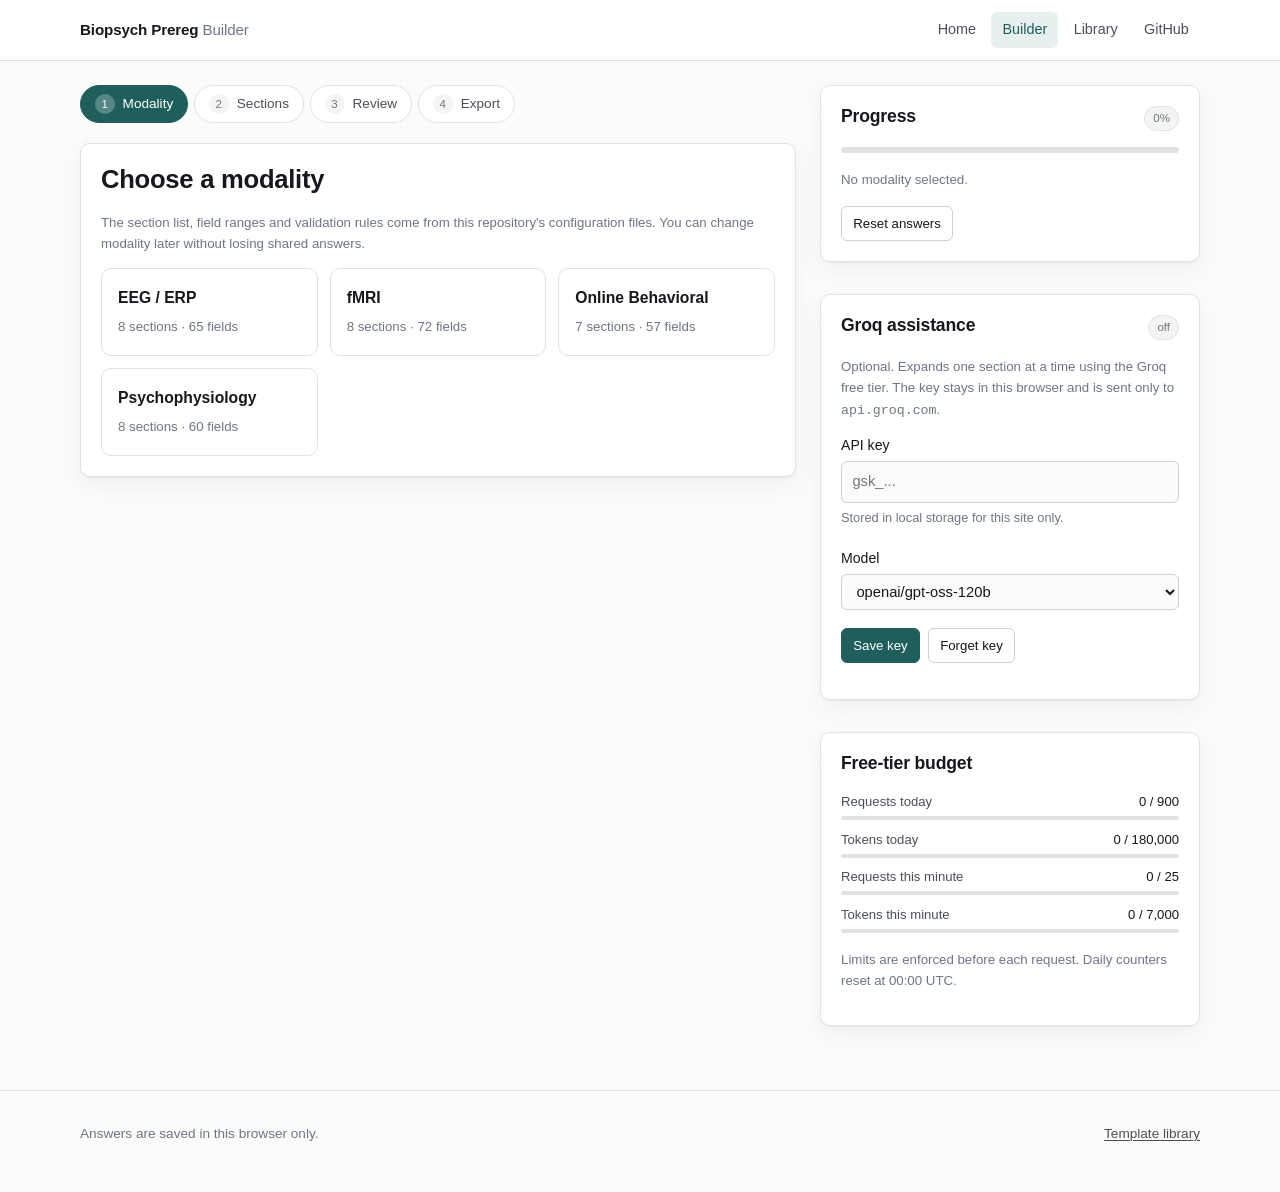
==== docs/builder.html @ b217339c "feat(site): add browser-based preregistration builder Publish the skill library as a static site fro" ====
<!DOCTYPE html>
<html lang="en">
<head>
<meta charset="utf-8">
<meta name="viewport" content="width=device-width, initial-scale=1">
<title>Builder &middot; Biopsych Prereg Builder</title>
<meta name="description" content="Build a preregistration draft for EEG, fMRI, online behavioral or psychophysiology research and download it as Markdown.">
<link rel="stylesheet" href="assets/css/site.css">
</head>
<body>
<a class="skip-link" href="#main">Skip to content</a>

<header class="site-header">
  <div class="wrap">
    <a class="brand" href="index.html">Biopsych Prereg <span>Builder</span></a>
    <nav class="site-nav" aria-label="Main">
      <a href="index.html">Home</a>
      <a href="builder.html" aria-current="page">Builder</a>
      <a href="library.html">Library</a>
      <a href="https://github.com/caggursoy/biopsych-prereg-skill">GitHub</a>
    </nav>
  </div>
</header>

<main id="main" class="wrap">
  <div class="builder">
    <div>
      <div class="steps" role="group" aria-label="Builder steps">
        <button class="step-btn" type="button" data-step="modality" aria-current="step">
          <span class="num">1</span> Modality
        </button>
        <button class="step-btn" type="button" data-step="sections">
          <span class="num">2</span> Sections
        </button>
        <button class="step-btn" type="button" data-step="review">
          <span class="num">3</span> Review
        </button>
        <button class="step-btn" type="button" data-step="export">
          <span class="num">4</span> Export
        </button>
      </div>

      <section class="panel" id="panel-modality" aria-labelledby="h-modality">
        <div class="panel-head">
          <h2 id="h-modality">Choose a modality</h2>
        </div>
        <p class="small muted">
          The section list, field ranges and validation rules come from this repository's
          configuration files. You can change modality later without losing shared answers.
        </p>
        <div class="modality-grid" id="modalityGrid"></div>
        <div class="notice mt-2" id="modalityNote" hidden></div>
      </section>

      <section class="panel" id="panel-sections" hidden aria-labelledby="h-sections">
        <div class="panel-head">
          <h2 id="h-sections">Fill the sections</h2>
          <span class="tag" id="sectionSummary"></span>
        </div>
        <div class="notice notice-warn" id="validationSummary" hidden></div>
        <div class="accordion" id="sectionAccordion"></div>
      </section>

      <section class="panel" id="panel-review" hidden aria-labelledby="h-review">
        <div class="panel-head">
          <h2 id="h-review">Review the draft</h2>
          <span class="tag" id="reviewStats"></span>
        </div>
        <p class="small muted">
          This is the exact Markdown that will be exported. Blank required fields appear as
          <code>[TO BE COMPLETED]</code>; values you flagged appear as <code>[VERIFY: value]</code>.
        </p>
        <pre class="preview" id="previewOut" tabindex="0"></pre>
      </section>

      <section class="panel" id="panel-export" hidden aria-labelledby="h-export">
        <div class="panel-head">
          <h2 id="h-export">Export</h2>
        </div>
        <p class="small muted">
          The file is generated in your browser. Nothing is uploaded anywhere.
        </p>
        <div class="row">
          <button class="btn btn-primary" type="button" id="btnDownload">Download PREREGISTRATION_DRAFT.md</button>
          <button class="btn" type="button" id="btnCopy">Copy Markdown</button>
          <button class="btn" type="button" id="btnPrint">Print / Save as PDF</button>
        </div>
        <p class="small mt-1" id="exportStatus" role="status" aria-live="polite"></p>
        <div class="notice mt-2">
          <p>
            <strong>Before you register:</strong> check every <code>[TO BE COMPLETED]</code> and
            <code>[VERIFY: ...]</code> marker, confirm the ethics approval number, and make sure the
            analysis plan names the tests you will actually run.
          </p>
        </div>
      </section>
    </div>

    <aside class="sidebar" aria-label="Progress and settings">
      <div class="panel">
        <div class="panel-head">
          <h3>Progress</h3>
          <span class="tag" id="progressText">0%</span>
        </div>
        <div class="bar" style="width:100%;height:6px"><i id="progressBar"></i></div>
        <p class="small muted mt-1" id="progressDetail">No modality selected.</p>
        <div class="row mt-1">
          <button class="btn btn-sm" type="button" id="btnReset">Reset answers</button>
        </div>
      </div>

      <div class="panel">
        <div class="panel-head">
          <h3>Groq assistance</h3>
          <span class="tag" id="keyState">off</span>
        </div>
        <p class="small muted">
          Optional. Expands one section at a time using the Groq free tier. The key stays in this
          browser and is sent only to <code>api.groq.com</code>.
        </p>
        <div class="field">
          <label for="keyInput">API key</label>
          <input type="password" id="keyInput" autocomplete="off" spellcheck="false" placeholder="gsk_...">
          <p class="help">Stored in local storage for this site only.</p>
        </div>
        <div class="field">
          <label for="modelSelect">Model</label>
          <select id="modelSelect">
            <option value="openai/gpt-oss-120b">openai/gpt-oss-120b</option>
            <option value="openai/gpt-oss-20b">openai/gpt-oss-20b</option>
            <option value="qwen/qwen3.8-27b">qwen/qwen3.8-27b</option>
          </select>
        </div>
        <div class="row">
          <button class="btn btn-sm btn-primary" type="button" id="btnSaveKey">Save key</button>
          <button class="btn btn-sm" type="button" id="btnForgetKey">Forget key</button>
        </div>
        <p class="small mt-1" id="keyStatus" role="status" aria-live="polite"></p>
      </div>

      <div class="panel">
        <div class="panel-head">
          <h3>Free-tier budget</h3>
        </div>
        <div class="meter" id="quotaMeter" aria-live="polite"></div>
        <p class="small muted mt-1">
          Limits are enforced before each request. Daily counters reset at 00:00 UTC.
        </p>
      </div>
    </aside>
  </div>
</main>

<footer class="site-footer">
  <div class="wrap">
    <span>Answers are saved in this browser only.</span>
    <span><a href="library.html">Template library</a></span>
  </div>
</footer>

<script src="assets/js/schema.js"></script>
<script src="assets/js/throttle.js"></script>
<script src="assets/js/groq.js"></script>
<script src="assets/js/builder.js"></script>
</body>
</html>
---- docs/assets/css/site.css ----
:root {
  --bg: #fbfbfa;
  --surface: #ffffff;
  --surface-2: #f4f4f2;
  --ink: #16181d;
  --ink-2: #4a4f5a;
  --ink-3: #6f7683;
  --line: #e2e3e0;
  --line-2: #cfd1cd;
  --accent: #1f5f5b;
  --accent-ink: #ffffff;
  --accent-soft: #e6f0ef;
  --warn: #8a5a00;
  --warn-soft: #fdf3e0;
  --danger: #a32b2b;
  --danger-soft: #fbeaea;
  --ok: #1f6b3a;
  --ok-soft: #e8f3ec;
  --radius: 10px;
  --radius-sm: 6px;
  --shadow: 0 1px 2px rgba(20, 24, 28, 0.06), 0 8px 24px rgba(20, 24, 28, 0.05);
  --mono: ui-monospace, SFMono-Regular, "SF Mono", Menlo, Consolas, monospace;
  --sans: -apple-system, BlinkMacSystemFont, "Segoe UI", Inter, Roboto, Helvetica, Arial, sans-serif;
  --serif: Iowan Old Style, "Palatino Linotype", Palatino, Georgia, serif;
}

@media (prefers-color-scheme: dark) {
  :root {
    --bg: #14161a;
    --surface: #1b1e23;
    --surface-2: #22262c;
    --ink: #eceef1;
    --ink-2: #b3b9c2;
    --ink-3: #8b929c;
    --line: #2c3138;
    --line-2: #3a4048;
    --accent: #6fbdb5;
    --accent-ink: #10201f;
    --accent-soft: #1e2f2e;
    --warn: #e0b062;
    --warn-soft: #2e2718;
    --danger: #e58b8b;
    --danger-soft: #2f1e1e;
    --ok: #7fc79b;
    --ok-soft: #1c2b22;
    --shadow: 0 1px 2px rgba(0, 0, 0, 0.4), 0 8px 24px rgba(0, 0, 0, 0.3);
  }
}

*,
*::before,
*::after {
  box-sizing: border-box;
}

html {
  -webkit-text-size-adjust: 100%;
  scroll-behavior: smooth;
}

body {
  margin: 0;
  background: var(--bg);
  color: var(--ink);
  font-family: var(--sans);
  font-size: 16px;
  line-height: 1.6;
  -webkit-font-smoothing: antialiased;
}

h1,
h2,
h3,
h4 {
  line-height: 1.25;
  margin: 0 0 0.5em;
  font-weight: 600;
  letter-spacing: -0.01em;
}

h1 {
  font-size: clamp(1.75rem, 4vw, 2.5rem);
}

h2 {
  font-size: clamp(1.3rem, 2.5vw, 1.6rem);
}

h3 {
  font-size: 1.1rem;
}

p {
  margin: 0 0 1em;
}

a {
  color: var(--accent);
  text-decoration-thickness: 1px;
  text-underline-offset: 2px;
}

a:hover {
  text-decoration-thickness: 2px;
}

:focus-visible {
  outline: 2px solid var(--accent);
  outline-offset: 2px;
  border-radius: 3px;
}

.skip-link {
  position: absolute;
  left: -9999px;
  top: 0;
  background: var(--accent);
  color: var(--accent-ink);
  padding: 0.6rem 1rem;
  z-index: 100;
}

.skip-link:focus {
  left: 0.5rem;
  top: 0.5rem;
}

.wrap {
  width: min(1120px, 100% - 2.5rem);
  margin-inline: auto;
}

.wrap-narrow {
  width: min(760px, 100% - 2.5rem);
  margin-inline: auto;
}

/* ---------- header ---------- */

.site-header {
  border-bottom: 1px solid var(--line);
  background: var(--surface);
  position: sticky;
  top: 0;
  z-index: 40;
}

.site-header .wrap {
  display: flex;
  align-items: center;
  gap: 1.5rem;
  min-height: 60px;
}

.brand {
  font-weight: 600;
  color: var(--ink);
  text-decoration: none;
  font-size: 0.95rem;
  letter-spacing: -0.01em;
  white-space: nowrap;
}

.brand span {
  color: var(--ink-3);
  font-weight: 400;
}

.site-nav {
  display: flex;
  gap: 0.25rem;
  margin-left: auto;
  flex-wrap: wrap;
}

.site-nav a {
  color: var(--ink-2);
  text-decoration: none;
  padding: 0.4rem 0.7rem;
  border-radius: var(--radius-sm);
  font-size: 0.9rem;
}

.site-nav a:hover {
  background: var(--surface-2);
  color: var(--ink);
}

.site-nav a[aria-current="page"] {
  background: var(--accent-soft);
  color: var(--accent);
  font-weight: 500;
}

/* ---------- hero ---------- */

.hero {
  padding: clamp(2.5rem, 7vw, 4.5rem) 0 clamp(2rem, 5vw, 3rem);
  border-bottom: 1px solid var(--line);
}

.eyebrow {
  display: inline-block;
  font-size: 0.75rem;
  text-transform: uppercase;
  letter-spacing: 0.09em;
  color: var(--accent);
  font-weight: 600;
  margin-bottom: 0.9rem;
}

.lede {
  font-size: clamp(1.02rem, 2vw, 1.18rem);
  color: var(--ink-2);
  max-width: 62ch;
}

.hero-actions {
  display: flex;
  gap: 0.75rem;
  flex-wrap: wrap;
  margin-top: 1.75rem;
}

/* ---------- buttons ---------- */

.btn {
  display: inline-flex;
  align-items: center;
  justify-content: center;
  gap: 0.45rem;
  padding: 0.62rem 1.1rem;
  border-radius: var(--radius-sm);
  border: 1px solid var(--line-2);
  background: var(--surface);
  color: var(--ink);
  font: inherit;
  font-size: 0.92rem;
  font-weight: 500;
  text-decoration: none;
  cursor: pointer;
  transition: background 0.12s ease, border-color 0.12s ease, transform 0.06s ease;
}

.btn:hover:not(:disabled) {
  background: var(--surface-2);
  border-color: var(--ink-3);
}

.btn:active:not(:disabled) {
  transform: translateY(1px);
}

.btn:disabled {
  opacity: 0.5;
  cursor: not-allowed;
}

.btn-primary {
  background: var(--accent);
  border-color: var(--accent);
  color: var(--accent-ink);
}

.btn-primary:hover:not(:disabled) {
  background: var(--accent);
  border-color: var(--accent);
  filter: brightness(1.08);
}

.btn-sm {
  padding: 0.35rem 0.7rem;
  font-size: 0.83rem;
}

.btn[aria-pressed="true"] {
  background: var(--accent-soft);
  border-color: var(--accent);
  color: var(--accent);
  font-weight: 600;
}

.btn-ghost {
  background: transparent;
  border-color: transparent;
  color: var(--ink-2);
}

.btn-ghost:hover:not(:disabled) {
  background: var(--surface-2);
  border-color: transparent;
  color: var(--ink);
}

/* ---------- sections ---------- */

.section {
  padding: clamp(2rem, 5vw, 3.25rem) 0;
}

.section + .section {
  border-top: 1px solid var(--line);
}

.section-head {
  margin-bottom: 1.75rem;
}

.section-head p {
  color: var(--ink-2);
  max-width: 68ch;
  margin-bottom: 0;
}

/* ---------- cards ---------- */

.grid {
  display: grid;
  gap: 1rem;
  grid-template-columns: repeat(auto-fit, minmax(240px, 1fr));
}

.card {
  background: var(--surface);
  border: 1px solid var(--line);
  border-radius: var(--radius);
  padding: 1.25rem;
  box-shadow: var(--shadow);
  display: flex;
  flex-direction: column;
}

.card > .btn {
  margin-top: auto;
  align-self: flex-start;
}

.card h3 {
  margin-bottom: 0.35rem;
}

.card p {
  color: var(--ink-2);
  font-size: 0.92rem;
  margin-bottom: 0.9rem;
}

.card-meta {
  display: flex;
  flex-wrap: wrap;
  gap: 0.4rem;
  margin-bottom: 1rem;
}

.tag {
  display: inline-block;
  font-size: 0.72rem;
  padding: 0.15rem 0.5rem;
  border-radius: 999px;
  background: var(--surface-2);
  color: var(--ink-3);
  border: 1px solid var(--line);
  font-variant-numeric: tabular-nums;
}

.tag-accent {
  background: var(--accent-soft);
  color: var(--accent);
  border-color: transparent;
}

/* ---------- builder layout ---------- */

.builder {
  display: grid;
  grid-template-columns: minmax(0, 1fr) 380px;
  gap: 1.5rem;
  align-items: start;
  padding: 1.5rem 0 4rem;
}

@media (max-width: 980px) {
  .builder {
    grid-template-columns: minmax(0, 1fr);
  }
}

.steps {
  display: flex;
  gap: 0.4rem;
  flex-wrap: wrap;
  margin-bottom: 1.25rem;
}

.step-btn {
  display: flex;
  align-items: center;
  gap: 0.5rem;
  padding: 0.45rem 0.85rem;
  border-radius: 999px;
  border: 1px solid var(--line);
  background: var(--surface);
  color: var(--ink-2);
  font: inherit;
  font-size: 0.85rem;
  cursor: pointer;
}

.step-btn[aria-current="step"] {
  background: var(--accent);
  border-color: var(--accent);
  color: var(--accent-ink);
  font-weight: 500;
}

.step-btn .num {
  display: inline-grid;
  place-items: center;
  width: 1.25rem;
  height: 1.25rem;
  border-radius: 50%;
  background: var(--surface-2);
  color: var(--ink-3);
  font-size: 0.72rem;
  font-variant-numeric: tabular-nums;
}

.step-btn[aria-current="step"] .num {
  background: rgba(255, 255, 255, 0.25);
  color: inherit;
}

.panel {
  background: var(--surface);
  border: 1px solid var(--line);
  border-radius: var(--radius);
  padding: 1.25rem;
  box-shadow: var(--shadow);
}

.panel + .panel {
  margin-top: 1rem;
}

.panel-head {
  display: flex;
  align-items: baseline;
  justify-content: space-between;
  gap: 1rem;
  margin-bottom: 1rem;
  flex-wrap: wrap;
}

.panel-head h2,
.panel-head h3 {
  margin: 0;
}

/* ---------- modality picker ---------- */

.modality-grid {
  display: grid;
  gap: 0.75rem;
  grid-template-columns: repeat(auto-fit, minmax(200px, 1fr));
}

.modality-option {
  position: relative;
  display: block;
  border: 1px solid var(--line);
  border-radius: var(--radius);
  padding: 1rem;
  cursor: pointer;
  background: var(--surface);
  transition: border-color 0.12s ease, background 0.12s ease;
}

.modality-option:hover {
  border-color: var(--line-2);
  background: var(--surface-2);
}

.modality-option input {
  position: absolute;
  opacity: 0;
  pointer-events: none;
}

.modality-option:has(input:checked) {
  border-color: var(--accent);
  background: var(--accent-soft);
}

.modality-option:has(input:focus-visible) {
  outline: 2px solid var(--accent);
  outline-offset: 2px;
}

.modality-option strong {
  display: block;
  font-size: 0.98rem;
  margin-bottom: 0.2rem;
}

.modality-option span {
  font-size: 0.83rem;
  color: var(--ink-3);
}

/* ---------- form ---------- */

.field {
  margin-bottom: 1.15rem;
}

.field:last-child {
  margin-bottom: 0;
}

.field label {
  display: block;
  font-size: 0.88rem;
  font-weight: 500;
  margin-bottom: 0.3rem;
}

.req {
  color: var(--danger);
  margin-left: 0.15rem;
}

.unit {
  color: var(--ink-3);
  font-weight: 400;
  font-size: 0.82rem;
  margin-left: 0.25rem;
}

.field input[type="text"],
.field input[type="number"],
.field input[type="date"],
.field input[type="password"],
.field select,
.field textarea {
  width: 100%;
  padding: 0.5rem 0.65rem;
  border: 1px solid var(--line-2);
  border-radius: var(--radius-sm);
  background: var(--bg);
  color: var(--ink);
  font: inherit;
  font-size: 0.92rem;
}

.field textarea {
  min-height: 84px;
  resize: vertical;
  line-height: 1.5;
}

.field input:focus,
.field select:focus,
.field textarea:focus {
  border-color: var(--accent);
  outline: 2px solid var(--accent-soft);
  outline-offset: 0;
}

.field input[aria-invalid="true"],
.field textarea[aria-invalid="true"],
.field select[aria-invalid="true"] {
  border-color: var(--danger);
}

.help {
  font-size: 0.8rem;
  color: var(--ink-3);
  margin: 0.3rem 0 0;
}

.error {
  font-size: 0.8rem;
  color: var(--danger);
  margin: 0.3rem 0 0;
  font-weight: 500;
}

.checks {
  display: flex;
  flex-wrap: wrap;
  gap: 0.4rem 1rem;
}

.checks label {
  display: inline-flex;
  align-items: center;
  gap: 0.35rem;
  font-weight: 400;
  font-size: 0.87rem;
  margin: 0;
}

.list-rows {
  display: grid;
  gap: 0.4rem;
}

.list-row {
  display: flex;
  gap: 0.4rem;
}

.list-row input {
  flex: 1;
}

/* ---------- accordion ---------- */

.accordion {
  border: 1px solid var(--line);
  border-radius: var(--radius);
  overflow: hidden;
  background: var(--surface);
}

.acc-item + .acc-item {
  border-top: 1px solid var(--line);
}

.acc-head {
  display: flex;
  align-items: center;
  gap: 0.75rem;
  width: 100%;
  padding: 0.85rem 1rem;
  background: var(--surface);
  border: 0;
  font: inherit;
  font-size: 0.95rem;
  font-weight: 500;
  color: var(--ink);
  text-align: left;
  cursor: pointer;
}

.acc-head:hover {
  background: var(--surface-2);
}

.acc-head .chev {
  margin-left: auto;
  color: var(--ink-3);
  transition: transform 0.15s ease;
  font-size: 0.8rem;
}

.acc-head[aria-expanded="true"] .chev {
  transform: rotate(90deg);
}

.acc-body {
  padding: 0 1rem 1.15rem;
}

.acc-body[hidden] {
  display: none;
}

.progress {
  margin-left: auto;
  display: flex;
  align-items: center;
  gap: 0.5rem;
  font-size: 0.75rem;
  color: var(--ink-3);
  font-variant-numeric: tabular-nums;
}

.bar {
  width: 56px;
  height: 5px;
  border-radius: 999px;
  background: var(--line);
  overflow: hidden;
}

.bar > i {
  display: block;
  height: 100%;
  background: var(--accent);
  width: 0;
  transition: width 0.2s ease;
}

/* ---------- sidebar ---------- */

.sidebar {
  position: sticky;
  top: 76px;
  display: grid;
  gap: 1rem;
}

@media (max-width: 980px) {
  .sidebar {
    position: static;
  }
}

.meter {
  display: grid;
  gap: 0.55rem;
}

.meter-row {
  display: grid;
  grid-template-columns: 1fr auto;
  gap: 0.25rem 0.75rem;
  font-size: 0.82rem;
}

.meter-row .label {
  color: var(--ink-2);
}

.meter-row .value {
  font-variant-numeric: tabular-nums;
  color: var(--ink);
  font-weight: 500;
}

.meter-row .bar {
  grid-column: 1 / -1;
  width: 100%;
  height: 4px;
}

.meter-row .bar > i.warn {
  background: var(--warn);
}

.meter-row .bar > i.danger {
  background: var(--danger);
}

/* ---------- preview ---------- */

.preview {
  font-family: var(--mono);
  font-size: 0.78rem;
  line-height: 1.55;
  white-space: pre-wrap;
  word-break: break-word;
  background: var(--surface-2);
  border: 1px solid var(--line);
  border-radius: var(--radius-sm);
  padding: 0.9rem;
  max-height: 460px;
  overflow: auto;
  margin: 0;
}

/* ---------- notices ---------- */

.notice {
  border-radius: var(--radius-sm);
  padding: 0.75rem 0.9rem;
  font-size: 0.85rem;
  border: 1px solid var(--line);
  background: var(--surface-2);
  color: var(--ink-2);
  margin-bottom: 1rem;
}

.notice strong {
  color: var(--ink);
}

.notice-warn {
  background: var(--warn-soft);
  border-color: transparent;
  color: var(--warn);
}

.notice-warn strong {
  color: inherit;
}

.notice-danger {
  background: var(--danger-soft);
  border-color: transparent;
  color: var(--danger);
}

.notice-ok {
  background: var(--ok-soft);
  border-color: transparent;
  color: var(--ok);
}

.notice p:last-child {
  margin-bottom: 0;
}

/* ---------- library ---------- */

.library-layout {
  display: grid;
  grid-template-columns: 260px minmax(0, 1fr);
  gap: 1.5rem;
  align-items: start;
  padding: 1.5rem 0 4rem;
}

@media (max-width: 900px) {
  .library-layout {
    grid-template-columns: minmax(0, 1fr);
  }
}

.toc {
  position: sticky;
  top: 76px;
  border: 1px solid var(--line);
  border-radius: var(--radius);
  background: var(--surface);
  padding: 0.9rem;
  max-height: calc(100vh - 100px);
  overflow: auto;
}

@media (max-width: 900px) {
  .toc {
    position: static;
    max-height: none;
  }
}

.toc h2 {
  font-size: 0.75rem;
  text-transform: uppercase;
  letter-spacing: 0.08em;
  color: var(--ink-3);
  margin-bottom: 0.6rem;
}

.toc ul {
  list-style: none;
  margin: 0 0 1rem;
  padding: 0;
  display: grid;
  gap: 0.1rem;
}

.toc li a {
  display: block;
  padding: 0.28rem 0.45rem;
  border-radius: 4px;
  font-size: 0.84rem;
  color: var(--ink-2);
  text-decoration: none;
}

.toc li a:hover {
  background: var(--surface-2);
  color: var(--ink);
}

.toc li a.lvl3 {
  padding-left: 1.3rem;
  font-size: 0.8rem;
  color: var(--ink-3);
}

.doc {
  background: var(--surface);
  border: 1px solid var(--line);
  border-radius: var(--radius);
  padding: clamp(1.25rem, 3vw, 2.25rem);
  box-shadow: var(--shadow);
}

.doc h1 {
  font-size: 1.6rem;
  padding-bottom: 0.6rem;
  border-bottom: 1px solid var(--line);
  margin-bottom: 1.2rem;
}

.doc h2 {
  font-size: 1.15rem;
  margin-top: 2rem;
  padding-top: 0.5rem;
}

.doc h3 {
  font-size: 1rem;
  margin-top: 1.5rem;
}

.doc ul,
.doc ol {
  padding-left: 1.3rem;
  margin: 0 0 1rem;
}

.doc li {
  margin-bottom: 0.3rem;
}

.doc code {
  font-family: var(--mono);
  font-size: 0.85em;
  background: var(--surface-2);
  padding: 0.1em 0.35em;
  border-radius: 4px;
}

.doc pre {
  background: var(--surface-2);
  border: 1px solid var(--line);
  border-radius: var(--radius-sm);
  padding: 0.9rem;
  overflow: auto;
  font-size: 0.82rem;
}

.doc pre code {
  background: none;
  padding: 0;
}

.doc blockquote {
  margin: 0 0 1rem;
  padding-left: 1rem;
  border-left: 3px solid var(--line-2);
  color: var(--ink-2);
}

.doc table {
  width: 100%;
  border-collapse: collapse;
  margin-bottom: 1rem;
  font-size: 0.88rem;
}

.doc th,
.doc td {
  border: 1px solid var(--line);
  padding: 0.45rem 0.6rem;
  text-align: left;
}

.doc th {
  background: var(--surface-2);
}

.doc hr {
  border: 0;
  border-top: 1px solid var(--line);
  margin: 2rem 0;
}

/* ---------- footer ---------- */

.site-footer {
  border-top: 1px solid var(--line);
  padding: 2rem 0 3rem;
  color: var(--ink-3);
  font-size: 0.85rem;
}

.site-footer .wrap {
  display: flex;
  gap: 1rem;
  flex-wrap: wrap;
  justify-content: space-between;
  align-items: center;
}

.site-footer a {
  color: var(--ink-2);
}

/* ---------- utilities ---------- */

.sr-only {
  position: absolute;
  width: 1px;
  height: 1px;
  padding: 0;
  margin: -1px;
  overflow: hidden;
  clip: rect(0, 0, 0, 0);
  white-space: nowrap;
  border: 0;
}

.muted {
  color: var(--ink-3);
}

.small {
  font-size: 0.83rem;
}

.stack {
  display: grid;
  gap: 0.75rem;
}

.row {
  display: flex;
  gap: 0.5rem;
  flex-wrap: wrap;
  align-items: center;
}

.row-end {
  justify-content: flex-end;
}

.mt-1 {
  margin-top: 1rem;
}

.mt-2 {
  margin-top: 1.5rem;
}

[hidden] {
  display: none !important;
}

@media (prefers-reduced-motion: reduce) {
  *,
  *::before,
  *::after {
    animation-duration: 0.01ms !important;
    transition-duration: 0.01ms !important;
    scroll-behavior: auto !important;
  }
}

/* ---------- field header row ---------- */

.field-top {
  display: flex;
  align-items: baseline;
  justify-content: space-between;
  gap: 0.75rem;
  margin-bottom: 0.3rem;
}

.field-top label {
  margin-bottom: 0;
}

.verify {
  display: inline-flex;
  align-items: center;
  gap: 0.3rem;
  font-size: 0.75rem;
  font-weight: 400;
  color: var(--ink-3);
  margin: 0;
  cursor: pointer;
  white-space: nowrap;
}

.verify input {
  margin: 0;
  accent-color: var(--warn);
}

/* ---------- print ---------- */

@media print {
  .site-header,
  .site-footer,
  .steps,
  .sidebar,
  #panel-modality,
  #panel-sections,
  #panel-export,
  .skip-link {
    display: none !important;
  }

  body {
    background: #fff;
    color: #000;
    font-size: 11pt;
  }

  .builder {
    display: block;
    padding: 0;
  }

  .panel {
    border: 0;
    box-shadow: none;
    padding: 0;
  }

  .preview {
    max-height: none;
    overflow: visible;
    border: 0;
    background: #fff;
    font-size: 9.5pt;
    white-space: pre-wrap;
  }

  a[href]::after {
    content: "";
  }
}
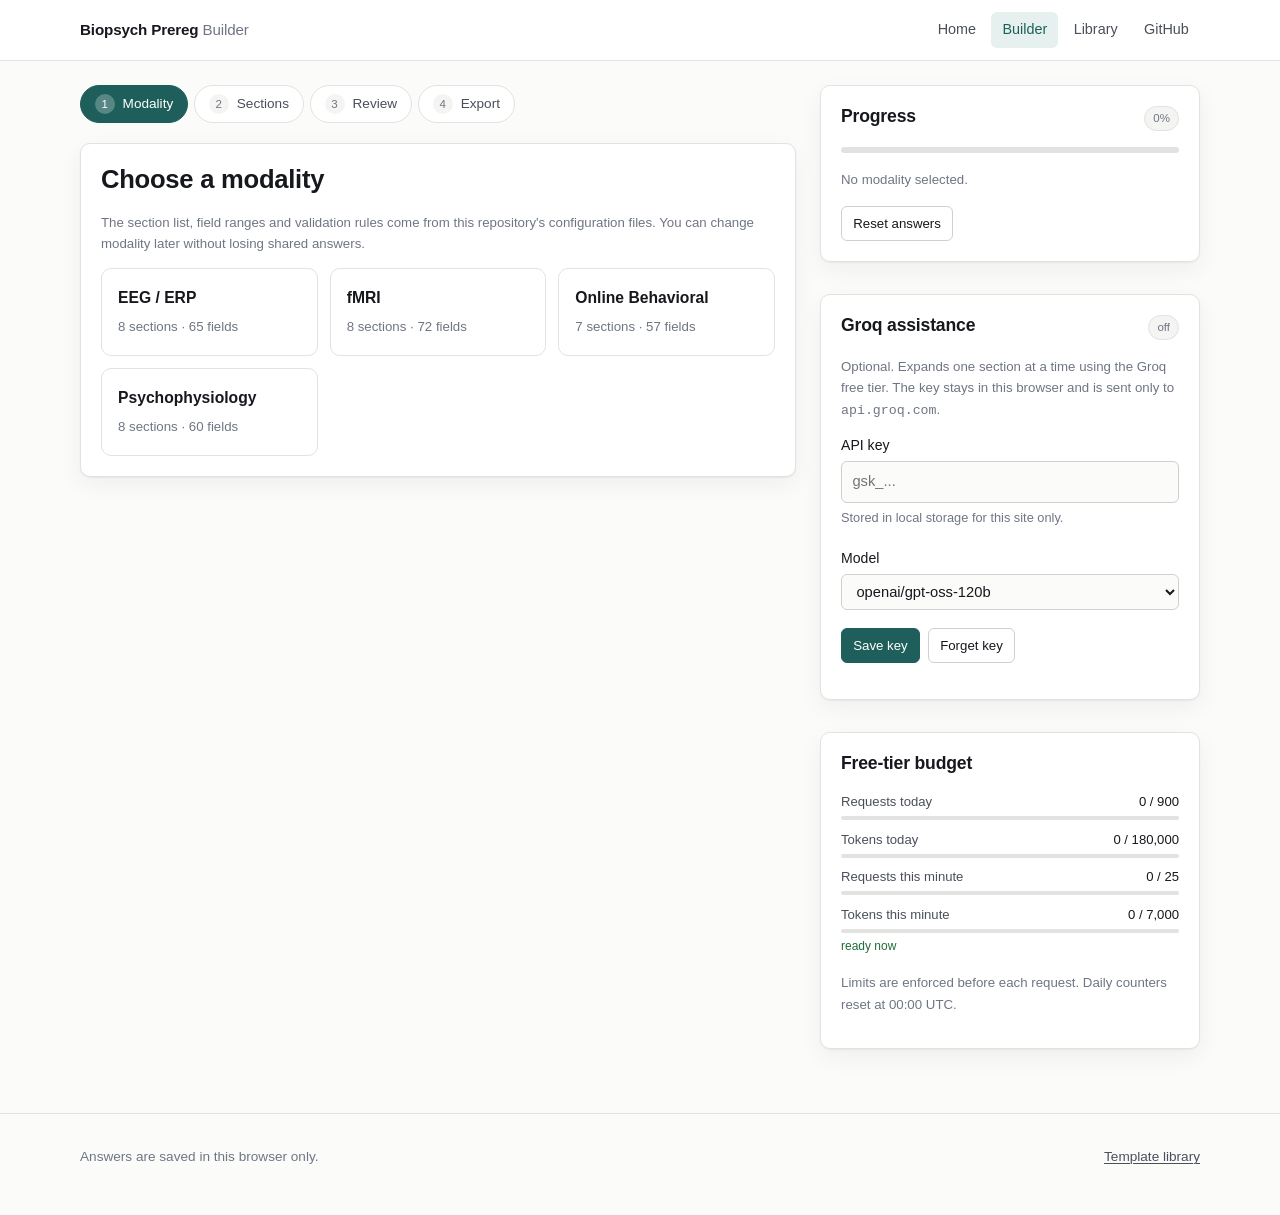
==== commit 9ee266e5: "feat(site): add token countdown, PDF export and batch enhance The tokens-this-minute meter now carri" ====
--- a/docs/builder.html
+++ b/docs/builder.html
@@ -59,6 +59,11 @@
         </div>
         <div class="notice notice-warn" id="validationSummary" hidden></div>
         <div class="accordion" id="sectionAccordion"></div>
+        <div class="row row-end mt-2">
+          <span class="small muted" id="batchStatus" role="status" aria-live="polite"></span>
+          <button class="btn btn-sm" type="button" id="btnBatchCancel" hidden>Cancel</button>
+          <button class="btn btn-primary" type="button" id="btnEnhanceAll">Enhance all sections with AI</button>
+        </div>
       </section>
 
       <section class="panel" id="panel-review" hidden aria-labelledby="h-review">
@@ -83,7 +88,7 @@
         <div class="row">
           <button class="btn btn-primary" type="button" id="btnDownload">Download PREREGISTRATION_DRAFT.md</button>
           <button class="btn" type="button" id="btnCopy">Copy Markdown</button>
-          <button class="btn" type="button" id="btnPrint">Print / Save as PDF</button>
+          <button class="btn" type="button" id="btnPdf">Save as PDF</button>
         </div>
         <p class="small mt-1" id="exportStatus" role="status" aria-live="polite"></p>
         <div class="notice mt-2">
@@ -161,6 +166,7 @@
 <script src="assets/js/schema.js"></script>
 <script src="assets/js/throttle.js"></script>
 <script src="assets/js/groq.js"></script>
+<script src="assets/js/pdf.js"></script>
 <script src="assets/js/builder.js"></script>
 </body>
 </html>
--- a/docs/assets/css/site.css
+++ b/docs/assets/css/site.css
@@ -743,6 +743,24 @@
   background: var(--danger);
 }
 
+.meter-row .countdown {
+  grid-column: 1 / -1;
+  font-size: 0.75rem;
+  font-variant-numeric: tabular-nums;
+  color: var(--ink-3);
+  min-height: 1.1em;
+}
+
+.meter-row .countdown.waiting {
+  color: var(--warn);
+  font-weight: 500;
+}
+
+.meter-row .countdown.ready {
+  color: var(--ok);
+  font-weight: 500;
+}
+
 /* ---------- preview ---------- */
 
 .preview {
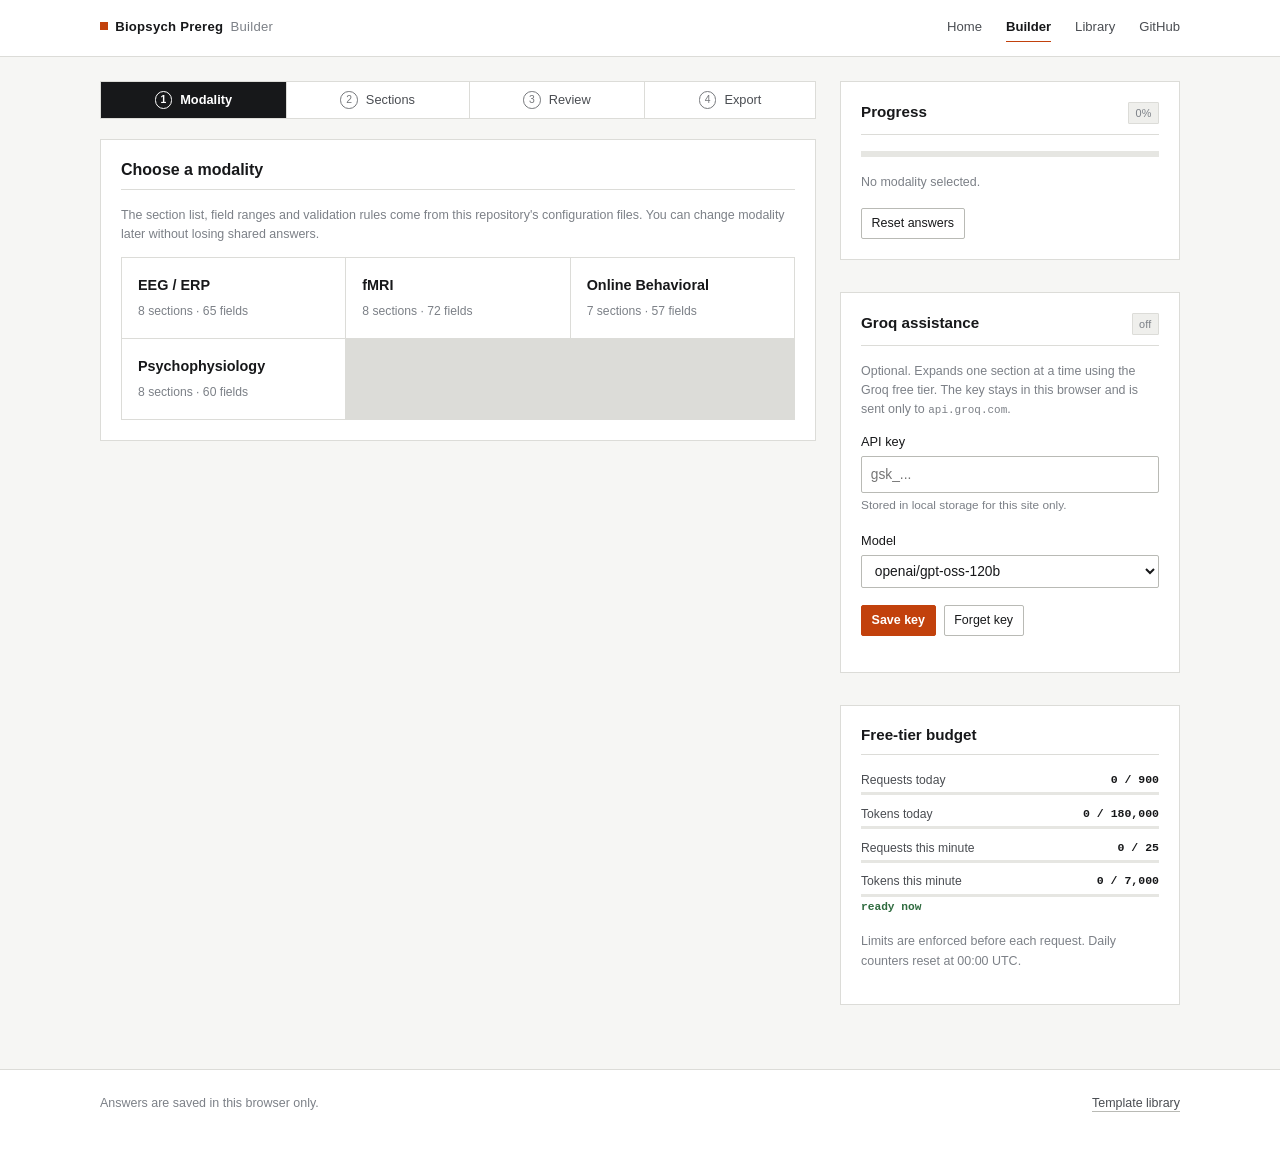
==== commit 15ffc52f: "feat(site): rebuild the interface to Dieter Rams' ten principles Replaces the previous palette and c" ====
--- a/docs/builder.html
+++ b/docs/builder.html
@@ -107,7 +107,7 @@
           <h3>Progress</h3>
           <span class="tag" id="progressText">0%</span>
         </div>
-        <div class="bar" style="width:100%;height:6px"><i id="progressBar"></i></div>
+        <div class="bar bar-lg"><i id="progressBar"></i></div>
         <p class="small muted mt-1" id="progressDetail">No modality selected.</p>
         <div class="row mt-1">
           <button class="btn btn-sm" type="button" id="btnReset">Reset answers</button>
--- a/docs/assets/css/site.css
+++ b/docs/assets/css/site.css
@@ -1,49 +1,55 @@
+/* ==========================================================================
+   Biopsych Prereg Builder
+   Design after Dieter Rams: less, but better.
+   Neutral paper, hairline rules, one signal colour, tabular numerals,
+   no shadows, no gradients, no decoration that does not carry information.
+   ========================================================================== */
+
 :root {
-  --bg: #fbfbfa;
+  --paper: #f6f6f4;
   --surface: #ffffff;
-  --surface-2: #f4f4f2;
-  --ink: #16181d;
-  --ink-2: #4a4f5a;
-  --ink-3: #6f7683;
-  --line: #e2e3e0;
-  --line-2: #cfd1cd;
-  --accent: #1f5f5b;
-  --accent-ink: #ffffff;
-  --accent-soft: #e6f0ef;
+  --surface-2: #efefec;
+  --surface-3: #e6e6e2;
+  --ink: #17181a;
+  --ink-2: #4a4d52;
+  --ink-3: #7c8087;
+  --rule: #dcdcd8;
+  --rule-strong: #b9bab5;
+  --signal: #c2410c;
+  --signal-ink: #ffffff;
+  --signal-soft: #fbeee7;
+  --ok: #2f6b3f;
+  --ok-soft: #eaf2ec;
   --warn: #8a5a00;
-  --warn-soft: #fdf3e0;
+  --warn-soft: #fbf3e2;
   --danger: #a32b2b;
   --danger-soft: #fbeaea;
-  --ok: #1f6b3a;
-  --ok-soft: #e8f3ec;
-  --radius: 10px;
-  --radius-sm: 6px;
-  --shadow: 0 1px 2px rgba(20, 24, 28, 0.06), 0 8px 24px rgba(20, 24, 28, 0.05);
+  --radius: 2px;
   --mono: ui-monospace, SFMono-Regular, "SF Mono", Menlo, Consolas, monospace;
-  --sans: -apple-system, BlinkMacSystemFont, "Segoe UI", Inter, Roboto, Helvetica, Arial, sans-serif;
-  --serif: Iowan Old Style, "Palatino Linotype", Palatino, Georgia, serif;
+  --sans: "Helvetica Neue", Helvetica, Arial, "Segoe UI", Roboto, sans-serif;
+  --step: 8px;
 }
 
 @media (prefers-color-scheme: dark) {
   :root {
-    --bg: #14161a;
-    --surface: #1b1e23;
-    --surface-2: #22262c;
-    --ink: #eceef1;
-    --ink-2: #b3b9c2;
-    --ink-3: #8b929c;
-    --line: #2c3138;
-    --line-2: #3a4048;
-    --accent: #6fbdb5;
-    --accent-ink: #10201f;
-    --accent-soft: #1e2f2e;
+    --paper: #131416;
+    --surface: #191b1e;
+    --surface-2: #212427;
+    --surface-3: #2a2e32;
+    --ink: #eceef0;
+    --ink-2: #b0b5bb;
+    --ink-3: #868c93;
+    --rule: #2c3034;
+    --rule-strong: #3d4247;
+    --signal: #ff7a45;
+    --signal-ink: #1a0d06;
+    --signal-soft: #2b1a12;
+    --ok: #7fc79b;
+    --ok-soft: #1a2a20;
     --warn: #e0b062;
-    --warn-soft: #2e2718;
+    --warn-soft: #2a2418;
     --danger: #e58b8b;
-    --danger-soft: #2f1e1e;
-    --ok: #7fc79b;
-    --ok-soft: #1c2b22;
-    --shadow: 0 1px 2px rgba(0, 0, 0, 0.4), 0 8px 24px rgba(0, 0, 0, 0.3);
+    --danger-soft: #2c1c1c;
   }
 }
 
@@ -60,34 +66,36 @@
 
 body {
   margin: 0;
-  background: var(--bg);
+  background: var(--paper);
   color: var(--ink);
   font-family: var(--sans);
-  font-size: 16px;
-  line-height: 1.6;
+  font-size: 15px;
+  line-height: 1.55;
   -webkit-font-smoothing: antialiased;
+  font-variant-numeric: tabular-nums;
 }
 
 h1,
 h2,
 h3,
 h4 {
-  line-height: 1.25;
   margin: 0 0 0.5em;
   font-weight: 600;
-  letter-spacing: -0.01em;
+  line-height: 1.2;
+  letter-spacing: -0.015em;
 }
 
 h1 {
-  font-size: clamp(1.75rem, 4vw, 2.5rem);
+  font-size: clamp(1.6rem, 3.4vw, 2.15rem);
+  letter-spacing: -0.025em;
 }
 
 h2 {
-  font-size: clamp(1.3rem, 2.5vw, 1.6rem);
+  font-size: clamp(1.15rem, 2vw, 1.35rem);
 }
 
 h3 {
-  font-size: 1.1rem;
+  font-size: 1rem;
 }
 
 p {
@@ -95,27 +103,35 @@
 }
 
 a {
-  color: var(--accent);
-  text-decoration-thickness: 1px;
-  text-underline-offset: 2px;
+  color: var(--signal);
+  text-decoration: none;
+  border-bottom: 1px solid currentColor;
+  padding-bottom: 1px;
 }
 
 a:hover {
-  text-decoration-thickness: 2px;
+  border-bottom-width: 2px;
 }
 
 :focus-visible {
-  outline: 2px solid var(--accent);
+  outline: 2px solid var(--signal);
   outline-offset: 2px;
-  border-radius: 3px;
+  border-radius: 1px;
+}
+
+code,
+kbd,
+samp {
+  font-family: var(--mono);
+  font-size: 0.88em;
 }
 
 .skip-link {
   position: absolute;
   left: -9999px;
   top: 0;
-  background: var(--accent);
-  color: var(--accent-ink);
+  background: var(--ink);
+  color: var(--surface);
   padding: 0.6rem 1rem;
   z-index: 100;
 }
@@ -126,20 +142,20 @@
 }
 
 .wrap {
-  width: min(1120px, 100% - 2.5rem);
+  width: min(1080px, 100% - 3rem);
   margin-inline: auto;
 }
 
 .wrap-narrow {
-  width: min(760px, 100% - 2.5rem);
+  width: min(720px, 100% - 3rem);
   margin-inline: auto;
 }
 
 /* ---------- header ---------- */
 
 .site-header {
-  border-bottom: 1px solid var(--line);
-  background: var(--surface);
+  background: var(--surface);
+  border-bottom: 1px solid var(--rule);
   position: sticky;
   top: 0;
   z-index: 40;
@@ -148,19 +164,32 @@
 .site-header .wrap {
   display: flex;
   align-items: center;
-  gap: 1.5rem;
-  min-height: 60px;
+  gap: 2rem;
+  min-height: 56px;
 }
 
 .brand {
-  font-weight: 600;
+  display: inline-flex;
+  align-items: baseline;
+  gap: 0.45rem;
+  font-size: 0.82rem;
+  font-weight: 600;
+  letter-spacing: 0.02em;
   color: var(--ink);
   text-decoration: none;
-  font-size: 0.95rem;
-  letter-spacing: -0.01em;
+  border-bottom: 0;
   white-space: nowrap;
 }
 
+.brand::before {
+  content: "";
+  width: 8px;
+  height: 8px;
+  background: var(--signal);
+  display: inline-block;
+  transform: translateY(-1px);
+}
+
 .brand span {
   color: var(--ink-3);
   font-weight: 400;
@@ -168,56 +197,58 @@
 
 .site-nav {
   display: flex;
-  gap: 0.25rem;
+  gap: 1.5rem;
   margin-left: auto;
   flex-wrap: wrap;
 }
 
 .site-nav a {
   color: var(--ink-2);
+  font-size: 0.82rem;
   text-decoration: none;
-  padding: 0.4rem 0.7rem;
-  border-radius: var(--radius-sm);
-  font-size: 0.9rem;
+  border-bottom: 1px solid transparent;
+  padding: 0.2rem 0;
 }
 
 .site-nav a:hover {
-  background: var(--surface-2);
   color: var(--ink);
+  border-bottom-color: var(--rule-strong);
 }
 
 .site-nav a[aria-current="page"] {
-  background: var(--accent-soft);
-  color: var(--accent);
-  font-weight: 500;
+  color: var(--ink);
+  font-weight: 600;
+  border-bottom-color: var(--signal);
 }
 
 /* ---------- hero ---------- */
 
 .hero {
-  padding: clamp(2.5rem, 7vw, 4.5rem) 0 clamp(2rem, 5vw, 3rem);
-  border-bottom: 1px solid var(--line);
+  padding: clamp(2.5rem, 6vw, 4rem) 0 clamp(2rem, 4vw, 2.75rem);
+  border-bottom: 1px solid var(--rule);
+  background: var(--surface);
 }
 
 .eyebrow {
-  display: inline-block;
-  font-size: 0.75rem;
+  display: block;
+  font-size: 0.68rem;
   text-transform: uppercase;
-  letter-spacing: 0.09em;
-  color: var(--accent);
-  font-weight: 600;
-  margin-bottom: 0.9rem;
+  letter-spacing: 0.14em;
+  font-weight: 600;
+  color: var(--ink-3);
+  margin-bottom: 1rem;
 }
 
 .lede {
-  font-size: clamp(1.02rem, 2vw, 1.18rem);
+  font-size: clamp(0.98rem, 1.6vw, 1.08rem);
   color: var(--ink-2);
-  max-width: 62ch;
+  max-width: 60ch;
+  line-height: 1.6;
 }
 
 .hero-actions {
   display: flex;
-  gap: 0.75rem;
+  gap: 0.5rem;
   flex-wrap: wrap;
   margin-top: 1.75rem;
 }
@@ -228,18 +259,19 @@
   display: inline-flex;
   align-items: center;
   justify-content: center;
-  gap: 0.45rem;
-  padding: 0.62rem 1.1rem;
-  border-radius: var(--radius-sm);
-  border: 1px solid var(--line-2);
+  gap: 0.4rem;
+  padding: 0.5rem 0.95rem;
+  border: 1px solid var(--rule-strong);
+  border-radius: var(--radius);
   background: var(--surface);
   color: var(--ink);
   font: inherit;
-  font-size: 0.92rem;
+  font-size: 0.84rem;
   font-weight: 500;
   text-decoration: none;
+  border-bottom-width: 1px;
   cursor: pointer;
-  transition: background 0.12s ease, border-color 0.12s ease, transform 0.06s ease;
+  transition: background 0.1s linear, border-color 0.1s linear;
 }
 
 .btn:hover:not(:disabled) {
@@ -248,36 +280,34 @@
 }
 
 .btn:active:not(:disabled) {
-  transform: translateY(1px);
+  background: var(--surface-3);
 }
 
 .btn:disabled {
-  opacity: 0.5;
+  opacity: 0.45;
   cursor: not-allowed;
 }
 
 .btn-primary {
-  background: var(--accent);
-  border-color: var(--accent);
-  color: var(--accent-ink);
+  background: var(--signal);
+  border-color: var(--signal);
+  color: var(--signal-ink);
+  font-weight: 600;
 }
 
 .btn-primary:hover:not(:disabled) {
-  background: var(--accent);
-  border-color: var(--accent);
-  filter: brightness(1.08);
+  background: var(--signal);
+  border-color: var(--signal);
+  filter: brightness(1.1);
+}
+
+.btn-primary:active:not(:disabled) {
+  filter: brightness(0.95);
 }
 
 .btn-sm {
-  padding: 0.35rem 0.7rem;
-  font-size: 0.83rem;
-}
-
-.btn[aria-pressed="true"] {
-  background: var(--accent-soft);
-  border-color: var(--accent);
-  color: var(--accent);
-  font-weight: 600;
+  padding: 0.3rem 0.6rem;
+  font-size: 0.78rem;
 }
 
 .btn-ghost {
@@ -292,23 +322,30 @@
   color: var(--ink);
 }
 
+.btn[aria-pressed="true"] {
+  background: var(--ink);
+  border-color: var(--ink);
+  color: var(--surface);
+  font-weight: 600;
+}
+
 /* ---------- sections ---------- */
 
 .section {
-  padding: clamp(2rem, 5vw, 3.25rem) 0;
+  padding: clamp(2rem, 4.5vw, 3rem) 0;
 }
 
 .section + .section {
-  border-top: 1px solid var(--line);
+  border-top: 1px solid var(--rule);
 }
 
 .section-head {
   margin-bottom: 1.75rem;
+  max-width: 68ch;
 }
 
 .section-head p {
   color: var(--ink-2);
-  max-width: 68ch;
   margin-bottom: 0;
 }
 
@@ -316,18 +353,31 @@
 
 .grid {
   display: grid;
-  gap: 1rem;
-  grid-template-columns: repeat(auto-fit, minmax(240px, 1fr));
+  gap: 1px;
+  grid-template-columns: repeat(auto-fit, minmax(230px, 1fr));
+  background: var(--rule);
+  border: 1px solid var(--rule);
 }
 
 .card {
   background: var(--surface);
-  border: 1px solid var(--line);
-  border-radius: var(--radius);
   padding: 1.25rem;
-  box-shadow: var(--shadow);
   display: flex;
   flex-direction: column;
+  border: 0;
+  border-radius: 0;
+}
+
+.card h3 {
+  margin-bottom: 0.3rem;
+  font-size: 0.95rem;
+}
+
+.card p {
+  color: var(--ink-2);
+  font-size: 0.86rem;
+  margin-bottom: 1rem;
+  line-height: 1.55;
 }
 
 .card > .btn {
@@ -335,45 +385,38 @@
   align-self: flex-start;
 }
 
-.card h3 {
-  margin-bottom: 0.35rem;
-}
-
-.card p {
-  color: var(--ink-2);
-  font-size: 0.92rem;
-  margin-bottom: 0.9rem;
-}
-
 .card-meta {
   display: flex;
   flex-wrap: wrap;
-  gap: 0.4rem;
+  gap: 0.35rem;
   margin-bottom: 1rem;
 }
 
 .tag {
   display: inline-block;
-  font-size: 0.72rem;
-  padding: 0.15rem 0.5rem;
-  border-radius: 999px;
+  font-size: 0.68rem;
+  padding: 0.1rem 0.4rem;
+  border-radius: 1px;
   background: var(--surface-2);
   color: var(--ink-3);
-  border: 1px solid var(--line);
+  border: 1px solid var(--rule);
   font-variant-numeric: tabular-nums;
+  letter-spacing: 0.02em;
+  white-space: nowrap;
 }
 
 .tag-accent {
-  background: var(--accent-soft);
-  color: var(--accent);
+  background: var(--signal-soft);
+  color: var(--signal);
   border-color: transparent;
+  font-weight: 600;
 }
 
 /* ---------- builder layout ---------- */
 
 .builder {
   display: grid;
-  grid-template-columns: minmax(0, 1fr) 380px;
+  grid-template-columns: minmax(0, 1fr) 340px;
   gap: 1.5rem;
   align-items: start;
   padding: 1.5rem 0 4rem;
@@ -387,55 +430,66 @@
 
 .steps {
   display: flex;
-  gap: 0.4rem;
+  gap: 0;
   flex-wrap: wrap;
   margin-bottom: 1.25rem;
+  border: 1px solid var(--rule);
+  background: var(--surface);
 }
 
 .step-btn {
   display: flex;
   align-items: center;
   gap: 0.5rem;
-  padding: 0.45rem 0.85rem;
-  border-radius: 999px;
-  border: 1px solid var(--line);
+  padding: 0.5rem 0.9rem;
+  border: 0;
+  border-right: 1px solid var(--rule);
+  border-radius: 0;
   background: var(--surface);
   color: var(--ink-2);
   font: inherit;
-  font-size: 0.85rem;
+  font-size: 0.8rem;
   cursor: pointer;
+  flex: 1 1 auto;
+  justify-content: center;
+  transition: background 0.1s linear;
+}
+
+.step-btn:last-child {
+  border-right: 0;
+}
+
+.step-btn:hover {
+  background: var(--surface-2);
 }
 
 .step-btn[aria-current="step"] {
-  background: var(--accent);
-  border-color: var(--accent);
-  color: var(--accent-ink);
-  font-weight: 500;
+  background: var(--ink);
+  color: var(--surface);
+  font-weight: 600;
 }
 
 .step-btn .num {
   display: inline-grid;
   place-items: center;
-  width: 1.25rem;
-  height: 1.25rem;
+  width: 1.1rem;
+  height: 1.1rem;
+  border: 1px solid currentColor;
   border-radius: 50%;
-  background: var(--surface-2);
-  color: var(--ink-3);
-  font-size: 0.72rem;
+  font-size: 0.65rem;
   font-variant-numeric: tabular-nums;
+  opacity: 0.75;
 }
 
 .step-btn[aria-current="step"] .num {
-  background: rgba(255, 255, 255, 0.25);
-  color: inherit;
+  opacity: 1;
 }
 
 .panel {
   background: var(--surface);
-  border: 1px solid var(--line);
-  border-radius: var(--radius);
+  border: 1px solid var(--rule);
+  border-radius: 0;
   padding: 1.25rem;
-  box-shadow: var(--shadow);
 }
 
 .panel + .panel {
@@ -449,34 +503,41 @@
   gap: 1rem;
   margin-bottom: 1rem;
   flex-wrap: wrap;
+  padding-bottom: 0.6rem;
+  border-bottom: 1px solid var(--rule);
 }
 
 .panel-head h2,
 .panel-head h3 {
   margin: 0;
+  font-size: 0.95rem;
+  letter-spacing: 0;
+}
+
+.panel-head h2 {
+  font-size: 1rem;
 }
 
 /* ---------- modality picker ---------- */
 
 .modality-grid {
   display: grid;
-  gap: 0.75rem;
-  grid-template-columns: repeat(auto-fit, minmax(200px, 1fr));
+  gap: 1px;
+  grid-template-columns: repeat(auto-fit, minmax(190px, 1fr));
+  background: var(--rule);
+  border: 1px solid var(--rule);
 }
 
 .modality-option {
   position: relative;
   display: block;
-  border: 1px solid var(--line);
-  border-radius: var(--radius);
   padding: 1rem;
   cursor: pointer;
   background: var(--surface);
-  transition: border-color 0.12s ease, background 0.12s ease;
+  transition: background 0.1s linear;
 }
 
 .modality-option:hover {
-  border-color: var(--line-2);
   background: var(--surface-2);
 }
 
@@ -487,30 +548,31 @@
 }
 
 .modality-option:has(input:checked) {
-  border-color: var(--accent);
-  background: var(--accent-soft);
+  background: var(--signal-soft);
+  box-shadow: inset 3px 0 0 var(--signal);
 }
 
 .modality-option:has(input:focus-visible) {
-  outline: 2px solid var(--accent);
-  outline-offset: 2px;
+  outline: 2px solid var(--signal);
+  outline-offset: -2px;
 }
 
 .modality-option strong {
   display: block;
-  font-size: 0.98rem;
-  margin-bottom: 0.2rem;
+  font-size: 0.9rem;
+  margin-bottom: 0.15rem;
 }
 
 .modality-option span {
-  font-size: 0.83rem;
-  color: var(--ink-3);
+  font-size: 0.76rem;
+  color: var(--ink-3);
+  font-variant-numeric: tabular-nums;
 }
 
 /* ---------- form ---------- */
 
 .field {
-  margin-bottom: 1.15rem;
+  margin-bottom: 1.1rem;
 }
 
 .field:last-child {
@@ -519,20 +581,22 @@
 
 .field label {
   display: block;
-  font-size: 0.88rem;
+  font-size: 0.8rem;
   font-weight: 500;
-  margin-bottom: 0.3rem;
+  margin-bottom: 0.25rem;
+  color: var(--ink);
 }
 
 .req {
-  color: var(--danger);
-  margin-left: 0.15rem;
+  color: var(--signal);
+  margin-left: 0.2rem;
+  font-weight: 700;
 }
 
 .unit {
   color: var(--ink-3);
   font-weight: 400;
-  font-size: 0.82rem;
+  font-size: 0.75rem;
   margin-left: 0.25rem;
 }
 
@@ -543,26 +607,33 @@
 .field select,
 .field textarea {
   width: 100%;
-  padding: 0.5rem 0.65rem;
-  border: 1px solid var(--line-2);
-  border-radius: var(--radius-sm);
-  background: var(--bg);
+  padding: 0.42rem 0.55rem;
+  border: 1px solid var(--rule-strong);
+  border-radius: var(--radius);
+  background: var(--surface);
   color: var(--ink);
   font: inherit;
-  font-size: 0.92rem;
+  font-size: 0.86rem;
+  transition: border-color 0.1s linear;
 }
 
 .field textarea {
-  min-height: 84px;
+  min-height: 78px;
   resize: vertical;
   line-height: 1.5;
+}
+
+.field input:hover,
+.field select:hover,
+.field textarea:hover {
+  border-color: var(--ink-3);
 }
 
 .field input:focus,
 .field select:focus,
 .field textarea:focus {
-  border-color: var(--accent);
-  outline: 2px solid var(--accent-soft);
+  border-color: var(--signal);
+  outline: 2px solid var(--signal-soft);
   outline-offset: 0;
 }
 
@@ -570,44 +641,46 @@
 .field textarea[aria-invalid="true"],
 .field select[aria-invalid="true"] {
   border-color: var(--danger);
+  background: var(--danger-soft);
 }
 
 .help {
-  font-size: 0.8rem;
-  color: var(--ink-3);
-  margin: 0.3rem 0 0;
+  font-size: 0.74rem;
+  color: var(--ink-3);
+  margin: 0.25rem 0 0;
+  line-height: 1.45;
 }
 
 .error {
-  font-size: 0.8rem;
+  font-size: 0.74rem;
   color: var(--danger);
-  margin: 0.3rem 0 0;
-  font-weight: 500;
+  margin: 0.25rem 0 0;
+  font-weight: 600;
 }
 
 .checks {
   display: flex;
   flex-wrap: wrap;
-  gap: 0.4rem 1rem;
+  gap: 0.3rem 0.9rem;
 }
 
 .checks label {
   display: inline-flex;
   align-items: center;
-  gap: 0.35rem;
+  gap: 0.3rem;
   font-weight: 400;
-  font-size: 0.87rem;
+  font-size: 0.82rem;
   margin: 0;
 }
 
 .list-rows {
   display: grid;
-  gap: 0.4rem;
+  gap: 0.35rem;
 }
 
 .list-row {
   display: flex;
-  gap: 0.4rem;
+  gap: 0.35rem;
 }
 
 .list-row input {
@@ -617,14 +690,14 @@
 /* ---------- accordion ---------- */
 
 .accordion {
-  border: 1px solid var(--line);
-  border-radius: var(--radius);
+  border: 1px solid var(--rule);
+  border-radius: 0;
   overflow: hidden;
   background: var(--surface);
 }
 
 .acc-item + .acc-item {
-  border-top: 1px solid var(--line);
+  border-top: 1px solid var(--rule);
 }
 
 .acc-head {
@@ -632,34 +705,42 @@
   align-items: center;
   gap: 0.75rem;
   width: 100%;
-  padding: 0.85rem 1rem;
+  padding: 0.7rem 0.9rem;
   background: var(--surface);
   border: 0;
   font: inherit;
-  font-size: 0.95rem;
+  font-size: 0.88rem;
   font-weight: 500;
   color: var(--ink);
   text-align: left;
   cursor: pointer;
+  transition: background 0.1s linear;
 }
 
 .acc-head:hover {
   background: var(--surface-2);
 }
 
+.acc-head[aria-expanded="true"] {
+  background: var(--surface-2);
+  box-shadow: inset 3px 0 0 var(--signal);
+}
+
 .acc-head .chev {
   margin-left: auto;
   color: var(--ink-3);
-  transition: transform 0.15s ease;
-  font-size: 0.8rem;
+  font-size: 0.6rem;
+  transition: transform 0.12s linear;
 }
 
 .acc-head[aria-expanded="true"] .chev {
   transform: rotate(90deg);
+  color: var(--signal);
 }
 
 .acc-body {
-  padding: 0 1rem 1.15rem;
+  padding: 0.9rem 0.9rem 1.1rem;
+  border-top: 1px solid var(--rule);
 }
 
 .acc-body[hidden] {
@@ -670,33 +751,33 @@
   margin-left: auto;
   display: flex;
   align-items: center;
-  gap: 0.5rem;
-  font-size: 0.75rem;
+  gap: 0.45rem;
+  font-size: 0.7rem;
   color: var(--ink-3);
   font-variant-numeric: tabular-nums;
 }
 
 .bar {
-  width: 56px;
-  height: 5px;
-  border-radius: 999px;
-  background: var(--line);
+  width: 48px;
+  height: 3px;
+  border-radius: 0;
+  background: var(--surface-3);
   overflow: hidden;
 }
 
 .bar > i {
   display: block;
   height: 100%;
-  background: var(--accent);
+  background: var(--signal);
   width: 0;
-  transition: width 0.2s ease;
+  transition: width 0.15s linear;
 }
 
 /* ---------- sidebar ---------- */
 
 .sidebar {
   position: sticky;
-  top: 76px;
+  top: 72px;
   display: grid;
   gap: 1rem;
 }
@@ -709,14 +790,14 @@
 
 .meter {
   display: grid;
-  gap: 0.55rem;
+  gap: 0.6rem;
 }
 
 .meter-row {
   display: grid;
   grid-template-columns: 1fr auto;
-  gap: 0.25rem 0.75rem;
-  font-size: 0.82rem;
+  gap: 0.15rem 0.75rem;
+  font-size: 0.76rem;
 }
 
 .meter-row .label {
@@ -726,13 +807,15 @@
 .meter-row .value {
   font-variant-numeric: tabular-nums;
   color: var(--ink);
-  font-weight: 500;
+  font-weight: 600;
+  font-family: var(--mono);
+  font-size: 0.72rem;
 }
 
 .meter-row .bar {
   grid-column: 1 / -1;
   width: 100%;
-  height: 4px;
+  height: 3px;
 }
 
 .meter-row .bar > i.warn {
@@ -745,49 +828,53 @@
 
 .meter-row .countdown {
   grid-column: 1 / -1;
-  font-size: 0.75rem;
+  font-size: 0.7rem;
   font-variant-numeric: tabular-nums;
   color: var(--ink-3);
   min-height: 1.1em;
+  font-family: var(--mono);
 }
 
 .meter-row .countdown.waiting {
   color: var(--warn);
-  font-weight: 500;
+  font-weight: 600;
 }
 
 .meter-row .countdown.ready {
   color: var(--ok);
-  font-weight: 500;
+  font-weight: 600;
 }
 
 /* ---------- preview ---------- */
 
 .preview {
   font-family: var(--mono);
-  font-size: 0.78rem;
-  line-height: 1.55;
+  font-size: 0.74rem;
+  line-height: 1.6;
   white-space: pre-wrap;
   word-break: break-word;
   background: var(--surface-2);
-  border: 1px solid var(--line);
-  border-radius: var(--radius-sm);
+  border: 1px solid var(--rule);
+  border-radius: 0;
   padding: 0.9rem;
   max-height: 460px;
   overflow: auto;
   margin: 0;
+  color: var(--ink-2);
 }
 
 /* ---------- notices ---------- */
 
 .notice {
-  border-radius: var(--radius-sm);
-  padding: 0.75rem 0.9rem;
-  font-size: 0.85rem;
-  border: 1px solid var(--line);
+  border-radius: 0;
+  padding: 0.65rem 0.8rem;
+  font-size: 0.8rem;
+  border: 1px solid var(--rule);
+  border-left: 3px solid var(--rule-strong);
   background: var(--surface-2);
   color: var(--ink-2);
   margin-bottom: 1rem;
+  line-height: 1.5;
 }
 
 .notice strong {
@@ -797,6 +884,7 @@
 .notice-warn {
   background: var(--warn-soft);
   border-color: transparent;
+  border-left-color: var(--warn);
   color: var(--warn);
 }
 
@@ -807,12 +895,14 @@
 .notice-danger {
   background: var(--danger-soft);
   border-color: transparent;
+  border-left-color: var(--danger);
   color: var(--danger);
 }
 
 .notice-ok {
   background: var(--ok-soft);
   border-color: transparent;
+  border-left-color: var(--ok);
   color: var(--ok);
 }
 
@@ -824,7 +914,7 @@
 
 .library-layout {
   display: grid;
-  grid-template-columns: 260px minmax(0, 1fr);
+  grid-template-columns: 240px minmax(0, 1fr);
   gap: 1.5rem;
   align-items: start;
   padding: 1.5rem 0 4rem;
@@ -838,12 +928,12 @@
 
 .toc {
   position: sticky;
-  top: 76px;
-  border: 1px solid var(--line);
-  border-radius: var(--radius);
+  top: 72px;
+  border: 1px solid var(--rule);
+  border-radius: 0;
   background: var(--surface);
   padding: 0.9rem;
-  max-height: calc(100vh - 100px);
+  max-height: calc(100vh - 96px);
   overflow: auto;
 }
 
@@ -855,28 +945,30 @@
 }
 
 .toc h2 {
-  font-size: 0.75rem;
+  font-size: 0.65rem;
   text-transform: uppercase;
-  letter-spacing: 0.08em;
-  color: var(--ink-3);
-  margin-bottom: 0.6rem;
+  letter-spacing: 0.12em;
+  color: var(--ink-3);
+  margin-bottom: 0.5rem;
+  font-weight: 600;
 }
 
 .toc ul {
   list-style: none;
-  margin: 0 0 1rem;
+  margin: 0 0 1.1rem;
   padding: 0;
   display: grid;
-  gap: 0.1rem;
+  gap: 0;
 }
 
 .toc li a {
   display: block;
-  padding: 0.28rem 0.45rem;
-  border-radius: 4px;
-  font-size: 0.84rem;
+  padding: 0.22rem 0.4rem;
+  font-size: 0.8rem;
   color: var(--ink-2);
   text-decoration: none;
+  border-bottom: 0;
+  border-left: 2px solid transparent;
 }
 
 .toc li a:hover {
@@ -884,63 +976,71 @@
   color: var(--ink);
 }
 
+.toc li a.is-active {
+  background: var(--signal-soft);
+  color: var(--signal);
+  border-left-color: var(--signal);
+  font-weight: 600;
+}
+
 .toc li a.lvl3 {
-  padding-left: 1.3rem;
-  font-size: 0.8rem;
+  padding-left: 1.1rem;
+  font-size: 0.76rem;
   color: var(--ink-3);
 }
 
 .doc {
   background: var(--surface);
-  border: 1px solid var(--line);
-  border-radius: var(--radius);
-  padding: clamp(1.25rem, 3vw, 2.25rem);
-  box-shadow: var(--shadow);
+  border: 1px solid var(--rule);
+  border-radius: 0;
+  padding: clamp(1.25rem, 3vw, 2rem);
 }
 
 .doc h1 {
-  font-size: 1.6rem;
-  padding-bottom: 0.6rem;
-  border-bottom: 1px solid var(--line);
-  margin-bottom: 1.2rem;
+  font-size: 1.4rem;
+  padding-bottom: 0.5rem;
+  border-bottom: 1px solid var(--rule);
+  margin-bottom: 1.1rem;
 }
 
 .doc h2 {
-  font-size: 1.15rem;
-  margin-top: 2rem;
-  padding-top: 0.5rem;
+  font-size: 1.05rem;
+  margin-top: 1.9rem;
+  padding-top: 0.4rem;
+  border-top: 1px solid var(--rule);
 }
 
 .doc h3 {
-  font-size: 1rem;
-  margin-top: 1.5rem;
+  font-size: 0.92rem;
+  margin-top: 1.4rem;
+  color: var(--ink-2);
 }
 
 .doc ul,
 .doc ol {
-  padding-left: 1.3rem;
+  padding-left: 1.2rem;
   margin: 0 0 1rem;
 }
 
 .doc li {
-  margin-bottom: 0.3rem;
+  margin-bottom: 0.25rem;
 }
 
 .doc code {
   font-family: var(--mono);
   font-size: 0.85em;
   background: var(--surface-2);
-  padding: 0.1em 0.35em;
-  border-radius: 4px;
+  padding: 0.1em 0.3em;
+  border-radius: 1px;
 }
 
 .doc pre {
   background: var(--surface-2);
-  border: 1px solid var(--line);
-  border-radius: var(--radius-sm);
-  padding: 0.9rem;
+  border: 1px solid var(--rule);
+  border-radius: 0;
+  padding: 0.8rem;
   overflow: auto;
-  font-size: 0.82rem;
+  font-size: 0.78rem;
 }
 
 .doc pre code {
@@ -950,8 +1050,8 @@
 
 .doc blockquote {
   margin: 0 0 1rem;
-  padding-left: 1rem;
-  border-left: 3px solid var(--line-2);
+  padding-left: 0.9rem;
+  border-left: 2px solid var(--rule-strong);
   color: var(--ink-2);
 }
 
@@ -959,33 +1059,89 @@
   width: 100%;
   border-collapse: collapse;
   margin-bottom: 1rem;
-  font-size: 0.88rem;
+  font-size: 0.82rem;
 }
 
 .doc th,
 .doc td {
-  border: 1px solid var(--line);
-  padding: 0.45rem 0.6rem;
+  border: 1px solid var(--rule);
+  padding: 0.35rem 0.5rem;
   text-align: left;
 }
 
 .doc th {
   background: var(--surface-2);
+  font-weight: 600;
+  font-size: 0.72rem;
+  text-transform: uppercase;
+  letter-spacing: 0.06em;
+  color: var(--ink-3);
 }
 
 .doc hr {
   border: 0;
-  border-top: 1px solid var(--line);
-  margin: 2rem 0;
+  border-top: 1px solid var(--rule);
+  margin: 1.75rem 0;
+}
+
+/* ---------- design principles ---------- */
+
+.principles {
+  display: grid;
+  gap: 1px;
+  grid-template-columns: repeat(2, minmax(0, 1fr));
+  background: var(--rule);
+  border: 1px solid var(--rule);
+  counter-reset: principle;
+}
+
+@media (max-width: 640px) {
+  .principles {
+    grid-template-columns: minmax(0, 1fr);
+  }
+}
+
+.principle {
+  background: var(--surface);
+  padding: 1rem 1.1rem;
+  display: grid;
+  grid-template-columns: 1.6rem 1fr;
+  gap: 0 0.6rem;
+  align-items: start;
+}
+
+.principle::before {
+  counter-increment: principle;
+  content: counter(principle, decimal-leading-zero);
+  font-family: var(--mono);
+  font-size: 0.7rem;
+  color: var(--signal);
+  font-weight: 600;
+  padding-top: 0.15rem;
+}
+
+.principle h3 {
+  grid-column: 2;
+  font-size: 0.85rem;
+  margin-bottom: 0.2rem;
+}
+
+.principle p {
+  grid-column: 2;
+  font-size: 0.78rem;
+  color: var(--ink-2);
+  margin: 0;
+  line-height: 1.5;
 }
 
 /* ---------- footer ---------- */
 
 .site-footer {
-  border-top: 1px solid var(--line);
-  padding: 2rem 0 3rem;
-  color: var(--ink-3);
-  font-size: 0.85rem;
+  border-top: 1px solid var(--rule);
+  padding: 1.5rem 0 2.5rem;
+  color: var(--ink-3);
+  font-size: 0.78rem;
+  background: var(--surface);
 }
 
 .site-footer .wrap {
@@ -998,6 +1154,7 @@
 
 .site-footer a {
   color: var(--ink-2);
+  border-bottom-color: var(--rule-strong);
 }
 
 /* ---------- utilities ---------- */
@@ -1019,7 +1176,7 @@
 }
 
 .small {
-  font-size: 0.83rem;
+  font-size: 0.78rem;
 }
 
 .stack {
@@ -1046,18 +1203,21 @@
   margin-top: 1.5rem;
 }
 
+.bar-lg {
+  width: 100%;
+  height: 6px;
+}
+
+.doc-title {
+  margin-bottom: 0.15rem;
+}
+
+.doc-source {
+  margin: 0;
+}
+
 [hidden] {
   display: none !important;
-}
-
-@media (prefers-reduced-motion: reduce) {
-  *,
-  *::before,
-  *::after {
-    animation-duration: 0.01ms !important;
-    transition-duration: 0.01ms !important;
-    scroll-behavior: auto !important;
-  }
 }
 
 /* ---------- field header row ---------- */
@@ -1067,7 +1227,7 @@
   align-items: baseline;
   justify-content: space-between;
   gap: 0.75rem;
-  margin-bottom: 0.3rem;
+  margin-bottom: 0.25rem;
 }
 
 .field-top label {
@@ -1077,18 +1237,50 @@
 .verify {
   display: inline-flex;
   align-items: center;
-  gap: 0.3rem;
-  font-size: 0.75rem;
+  gap: 0.25rem;
+  font-size: 0.7rem;
   font-weight: 400;
   color: var(--ink-3);
   margin: 0;
   cursor: pointer;
   white-space: nowrap;
+  text-transform: uppercase;
+  letter-spacing: 0.06em;
 }
 
 .verify input {
+  appearance: none;
+  -webkit-appearance: none;
+  width: 11px;
+  height: 11px;
   margin: 0;
-  accent-color: var(--warn);
+  border: 1px solid var(--rule-strong);
+  border-radius: 1px;
+  background: var(--surface);
+  cursor: pointer;
+  position: relative;
+  flex: none;
+}
+
+.verify input:hover {
+  border-color: var(--ink-3);
+}
+
+.verify input:checked {
+  background: var(--warn);
+  border-color: var(--warn);
+}
+
+.verify input:checked::after {
+  content: "";
+  position: absolute;
+  left: 3px;
+  top: 1px;
+  width: 3px;
+  height: 6px;
+  border: solid var(--surface);
+  border-width: 0 1.5px 1.5px 0;
+  transform: rotate(45deg);
 }
 
 /* ---------- print ---------- */
@@ -1108,7 +1300,7 @@
   body {
     background: #fff;
     color: #000;
-    font-size: 11pt;
+    font-size: 10.5pt;
   }
 
   .builder {
@@ -1118,7 +1310,6 @@
 
   .panel {
     border: 0;
-    box-shadow: none;
     padding: 0;
   }
 
@@ -1127,11 +1318,17 @@
     overflow: visible;
     border: 0;
     background: #fff;
-    font-size: 9.5pt;
+    font-size: 9pt;
     white-space: pre-wrap;
   }
-
-  a[href]::after {
-    content: "";
+}
+
+@media (prefers-reduced-motion: reduce) {
+  *,
+  *::before,
+  *::after {
+    animation-duration: 0.01ms !important;
+    transition-duration: 0.01ms !important;
+    scroll-behavior: auto !important;
   }
 }
